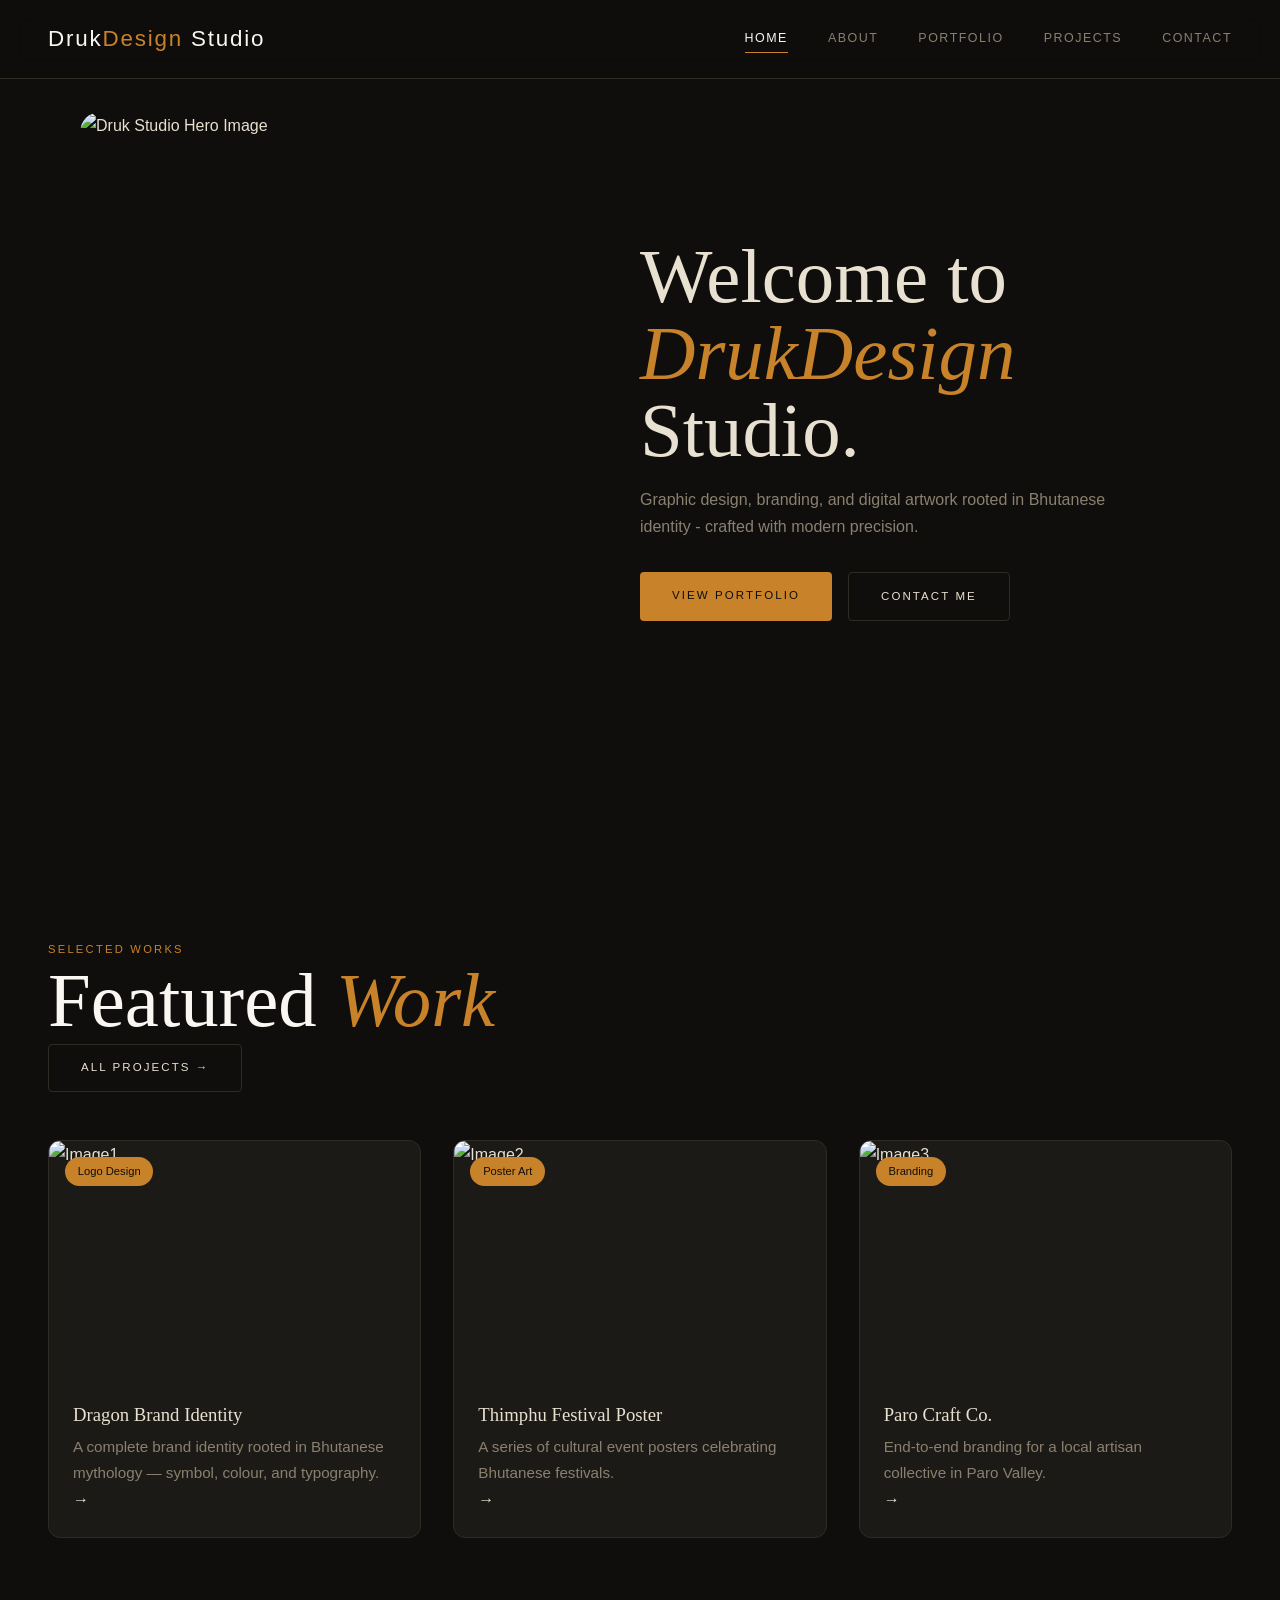
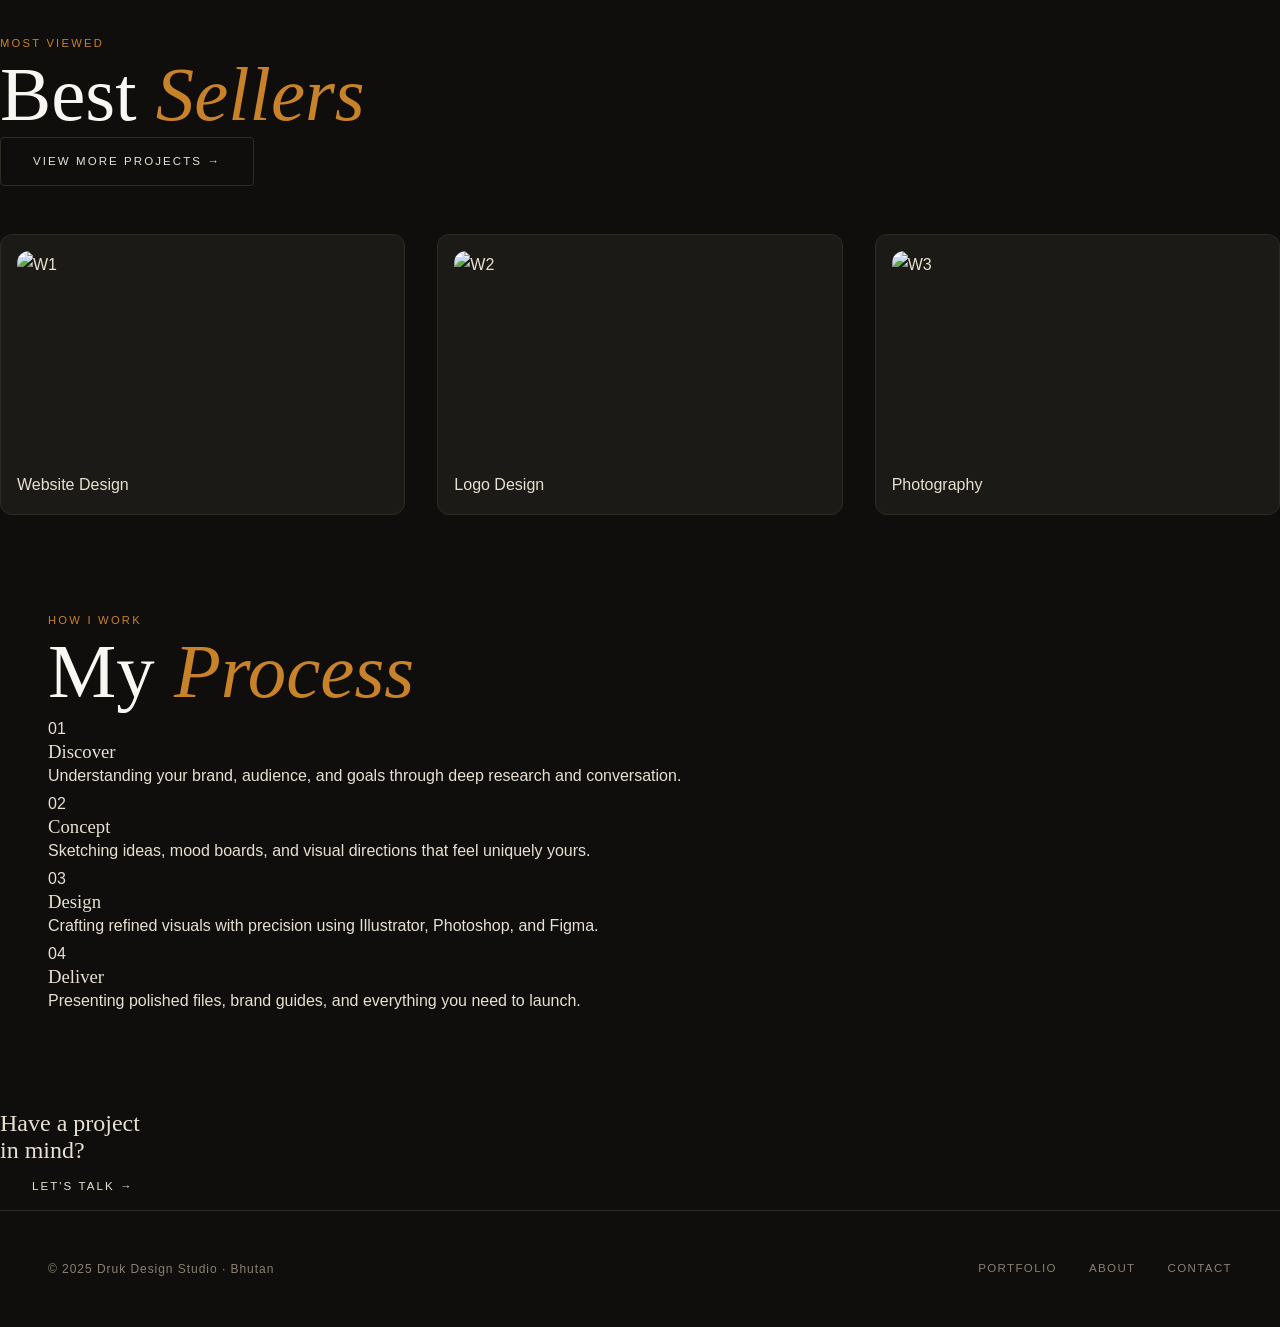
==== index.html @ 3f658a80 "Add files via upload" ====
<!DOCTYPE html>
<html lang="en">
<head>
  <meta charset="UTF-8" />
  <meta name="viewport" content="width=device-width, initial-scale=1.0" />
  <title>Druk Design Studio — Home</title>
  <link rel="stylesheet" href="styles.css" />

</head>
<body>

<!-- Navigation -->
<nav class="nav">
  <a href="index.html" class="nav__logo">Druk<span>Design</span> Studio</a>
  <div class="nav__links" id="navLinks">
    <a href="index.html" class="active">Home</a>
    <a href="about.html">About</a>
    <a href="portfolio.html">Portfolio</a>
    <a href="projects.html">Projects</a>
    <a href="contact.html">Contact</a>
  </div>
  <button class="nav__hamburger" id="hamburger" aria-label="Menu">
    <span></span><span></span><span></span>
  </button>
</nav>

<!--Hero-->
<section class="hero">
  <div class="hero__image-frame">
    <img src="./images/index.png" alt="Druk Studio Hero Image" class="hero-image">
  </div>

  <div class="hero__content fade-in">
    <h1 class="hero__heading">
      Welcome to<br><em>DrukDesign</em><br>Studio.
    </h1>
    <p class="hero__sub">
      Graphic design, branding, and digital artwork rooted in Bhutanese identity - crafted with modern precision.
    </p>
    <div class="hero__cta">
      <a href="portfolio.html" class="btn btn-primary">View Portfolio</a>
      <a href="contact.html" class="btn btn-outline">Contact Me</a>
    </div>
  </div>

  <div class="hero__scroll">
    <div class="hero__scroll-line"></div>
  </div>
</section>

<!-- ── Featured Works -->
<section class="featured section">
  <div class="featured__header fade-in">
    <div>
      <p class="eyebrow">Selected Works</p>
      <h2 class="section-title">Featured <em>Work</em></h2>
    </div>
    <a href="projects.html" class="btn btn-outline">All Projects →</a>
  </div>

  <div class="works-flex">
    <div class="work-card fade-in">
      <div class="work-card__img">
        <img src="./images/Featured Image 1.png" alt="Image1">
        <span class="work-card__tag">Logo Design</span>
      </div>
      <div class="work-card__body">
        <div>
          <h3 class="work-card__title">Dragon Brand Identity</h3>
          <p class="work-card__desc">A complete brand identity rooted in Bhutanese mythology — symbol, colour, and typography.</p>
        </div>
        <span class="work-card__arrow">→</span>
      </div>
    </div>

    <div class="work-card fade-in" style="transition-delay:0.1s">
      <div class="work-card__img">
        <img src="./images/Featured Image 2.png" alt="Image2">
        <span class="work-card__tag">Poster Art</span>
      </div>
      <div class="work-card__body">
        <div>
          <h3 class="work-card__title">Thimphu Festival Poster</h3>
          <p class="work-card__desc">A series of cultural event posters celebrating Bhutanese festivals.</p>
        </div>
        <span class="work-card__arrow">→</span>
      </div>
    </div>

    <div class="work-card fade-in" style="transition-delay:0.2s">
      <div class="work-card__img">
        <img src="./images/Featured Image 3.png" alt="Image3">
        <span class="work-card__tag">Branding</span>
      </div>
      <div class="work-card__body">
        <div>
          <h3 class="work-card__title">Paro Craft Co.</h3>
          <p class="work-card__desc">End-to-end branding for a local artisan collective in Paro Valley.</p>
        </div>
        <span class="work-card__arrow">→</span>
      </div>
    </div>
  </div>
</section>

<!-- Best Sellers  -->
<section class="best-sellers">
  <div class="best-sellers__header fade-in">
    <div>
      <p class="eyebrow">Most Viewed</p>
      <h2 class="section-title">Best <em>Sellers</em></h2>
    </div>
    <a href="portfolio.html" class="btn btn-outline">View More Projects →</a>
  </div>

  <div class="sellers-row">
    <div class="seller-card fade-in">
      <img src="./images/Work 1.png" alt="W1">
      <div class="seller-card__body">
        <p class="seller-card__title">Website Design</p>
      </div>
    </div>
    <div class="seller-card fade-in" style="transition-delay:0.05s">
      <img src="./images/Work 2.png" alt="W2">
      <div class="seller-card__body">
        <p class="seller-card__title">Logo Design</p>
      </div>
    </div>
    <div class="seller-card fade-in" style="transition-delay:0.1s">
      <img src="./images/Work 3.png" alt="W3">
      <div class="seller-card__body">
        <p class="seller-card__title">Photography</p>
      </div>
    </div>
  </div>
</section>

<!-- Process  -->
<section class="process section fade-in">
  <p class="eyebrow">How I Work</p>
  <h2 class="section-title">My <em>Process</em></h2>
  <div class="process__steps">
    <div class="process__step">
      <div class="process__num">01</div>
      <h3 class="process__title">Discover</h3>
      <p class="process__desc">Understanding your brand, audience, and goals through deep research and conversation.</p>
    </div>
    <div class="process__step">
      <div class="process__num">02</div>
      <h3 class="process__title">Concept</h3>
      <p class="process__desc">Sketching ideas, mood boards, and visual directions that feel uniquely yours.</p>
    </div>
    <div class="process__step">
      <div class="process__num">03</div>
      <h3 class="process__title">Design</h3>
      <p class="process__desc">Crafting refined visuals with precision using Illustrator, Photoshop, and Figma.</p>
    </div>
    <div class="process__step">
      <div class="process__num">04</div>
      <h3 class="process__title">Deliver</h3>
      <p class="process__desc">Presenting polished files, brand guides, and everything you need to launch.</p>
    </div>
  </div>
</section>

<!-- CTA Banner  -->
<div class="cta-banner fade-in">
  <h2>Have a project<br>in mind?</h2>
  <a href="contact.html" class="btn btn-light">Let's Talk →</a>
</div>

<!--Footer-->
<footer>
  <p>© 2025 Druk Design Studio · Bhutan</p>
  <div class="footer__links">
    <a href="portfolio.html">Portfolio</a>
    <a href="about.html">About</a>
    <a href="contact.html">Contact</a>
  </div>
</footer>

<script>
  // Hamburger toggle
  document.getElementById('hamburger').addEventListener('click', () => {
    document.getElementById('navLinks').classList.toggle('open');
  });

  // Scroll fade-in observer
  const observer = new IntersectionObserver(entries => {
    entries.forEach(e => { if (e.isIntersecting) e.target.classList.add('visible'); });
  }, { threshold: 0.1 });

  document.querySelectorAll('.fade-in').forEach(el => observer.observe(el));
</script>
</body>
</html>
---- styles.css ----
/*CSS Variables */
:root {
  --bg:           #0f0e0c;
  --bg-alt:       #181612;
  --bg-card:      #1c1a16;
  --border:       #2e2b24;
  --accent:       #c8822a;      /* saffron */
  --accent-deep:  #9e3b1e;      /* crimson */
  --text:         #e8e0d0;
  --text-muted:   #8a8070;
  --text-dim:     #4a4540;
  --white:        #faf7f2;
  --font-display: Georgia, serif;
  --font-body:    sans-serif;
  --font-stamp:    sans-serif;
  --radius:       4px;
  --transition:   0.35s cubic-bezier(0.4, 0, 0.2, 1);
}

/*Reset & Base */
*, *::before, *::after { box-sizing: border-box; margin: 0; padding: 0; }

html { scroll-behavior: smooth; font-size: 16px; }

body {
  background: var(--bg);
  color: var(--text);
  font-family: var(--font-body);
  font-weight: 300;
  line-height: 1.7;
  -webkit-font-smoothing: antialiased;
}

img { display: block; width: 100%; object-fit: cover; }
a  { color: inherit; text-decoration: none; }
ul { list-style: none; }

/*Typography */
h1, h2, h3, h4 {
  font-family: var(--font-display);
  font-weight: 300;
  line-height: 1.1;
}

.stamp {
  font-family: var(--font-stamp);
  letter-spacing: 0.1em;
}

.eyebrow {
  font-size: 0.7rem;
  font-weight: 500;
  letter-spacing: 0.2em;
  text-transform: uppercase;
  color: var(--accent);
}

.section-title {
  font-size: clamp(2.5rem, 6vw, 5rem);
  color: var(--white);
}

.section-title em {
  font-style: italic;
  color: var(--accent);
}

/* Nav  */
.nav {
  position: fixed;
  top: 0; left: 0; right: 0;
  z-index: 100;
  display: flex;
  align-items: center;
  justify-content: space-between;
  padding: 1.25rem 3rem;
  background: rgba(15, 14, 12, 0.85);
  backdrop-filter: blur(12px);
  border-bottom: 1px solid var(--border);
}

.nav__logo {
  font-family: var(--font-stamp);
  font-size: 1.4rem;
  letter-spacing: 0.08em;
  color: var(--white);
}

.nav__logo span { color: var(--accent); }

.nav__links {
  display: flex;
  gap: 2.5rem;
  align-items: center;
}

.nav__links a {
  font-size: 0.78rem;
  font-weight: 400;
  letter-spacing: 0.12em;
  text-transform: uppercase;
  color: var(--text-muted);
  transition: color var(--transition);
  position: relative;
}

.nav__links a::after {
  content: '';
  position: absolute;
  bottom: -3px; left: 0; right: 0;
  height: 1px;
  background: var(--accent);
  transform: scaleX(0);
  transform-origin: left;
  transition: transform var(--transition);
}

.nav__links a:hover,
.nav__links a.active { color: var(--white); }
.nav__links a:hover::after,
.nav__links a.active::after { transform: scaleX(1); }

.nav__hamburger {
  display: none;
  flex-direction: column;
  gap: 5px;
  cursor: pointer;
  background: none;
  border: none;
  padding: 4px;
}

.nav__hamburger span {
  display: block;
  width: 24px; height: 1px;
  background: var(--text);
  transition: var(--transition);
}

/*Buttons */
.btn {
  display: inline-block;
  padding: 0.85rem 2rem;
  font-family: var(--font-body);
  font-size: 0.72rem;
  font-weight: 500;
  letter-spacing: 0.18em;
  text-transform: uppercase;
  border-radius: var(--radius);
  transition: var(--transition);
  cursor: pointer;
  border: none;
}

.btn-primary {
  background: var(--accent);
  color: var(--bg);
}

.btn-primary:hover {
  background: #dfa040;
  transform: translateY(-2px);
  box-shadow: 0 8px 30px rgba(200, 130, 42, 0.25);
}

.btn-outline {
  background: transparent;
  color: var(--text);
  border: 1px solid var(--border);
}

.btn-outline:hover {
  border-color: var(--accent);
  color: var(--accent);
  transform: translateY(-2px);
}

/*Divider*/
.divider {
  width: 40px; height: 1px;
  background: var(--accent);
  margin: 1.5rem 0;
}

/*Page wrapper  */
.page-wrapper {
  padding-top: 75px; /* nav height */
}

/*Section spacing*/
.section {
  padding: 6rem 3rem;
}

.section--dark { background: var(--bg-alt); }

/*Footer*/
footer {
  background: var(--bg);
  border-top: 1px solid var(--border);
  padding: 3rem;
  display: flex;
  align-items: center;
  justify-content: space-between;
  flex-wrap: wrap;
  gap: 1rem;
}

footer p {
  font-size: 0.75rem;
  color: var(--text-muted);
  letter-spacing: 0.08em;
}

.footer__links {
  display: flex;
  gap: 2rem;
}

.footer__links a {
  font-size: 0.72rem;
  letter-spacing: 0.12em;
  text-transform: uppercase;
  color: var(--text-muted);
  transition: color var(--transition);
}

.footer__links a:hover { color: var(--accent); }

/* Scroll fade-in animation */
.fade-in {
  opacity: 0;
  transform: translateY(28px);
  transition: opacity 0.7s ease, transform 0.7s ease;
}

.fade-in.visible {
  opacity: 1;
  transform: translateY(0);
}

/* ABOUT PAGE IMAGE FIX*/

.about-grid__image {
  width: 100%;
  display: flex;
  justify-content: center;
  align-items: center;
}

.about-profile-img {
  width: 100%;
  max-width: 420px;
  height: 500px;
  object-fit: cover;
  border-radius: 12px;
  border: 1px solid var(--border);
  box-shadow: 0 10px 30px rgba(0,0,0,0.4);
}

/* MOBILE RESPONSIVE */
@media (max-width: 768px) {
  .about-profile-img {
    height: auto;
    max-width: 100%;
  }
}
/* FEATURED WORKS */
.works-flex {
  display: flex;
  gap: 2rem;
  margin-top: 3rem;
}
.work-card {
  flex: 1;
  background: var(--bg-card);
  border: 1px solid var(--border);
  border-radius: 12px;
  overflow: hidden;
  transition: var(--transition);
}
.work-card:hover {
  transform: translateY(-5px);
}
.work-card__img {
  width: 100%;
  height: 240px;
  overflow: hidden;
  position: relative;
}
.work-card__img img {
  width: 100%;
  height: 100%;
  object-fit: cover;
  display: block;
}
.work-card__tag {
  position: absolute;
  top: 1rem;
  left: 1rem;
  background: var(--accent);
  color: var(--bg);
  padding: 0.3rem 0.8rem;
  font-size: 0.7rem;
  border-radius: 20px;
}
.work-card__body {
  padding: 1.5rem;
}
.work-card__title {
  margin-bottom: 0.5rem;
}
.work-card__desc {
  color: var(--text-muted);
  font-size: 0.95rem;
}
/* MOBILE */
@media (max-width: 768px) {
  .works-flex {
    flex-direction: column;
  }
  .work-card__img {
    height: 220px;
  }
}

/* BEST SELLER IMAGES */
.seller-card img {
  width: 100%;
  height: 220px;
  object-fit: cover;
  border-radius: 12px;
}
.seller-card {
  flex: 1;
  background: var(--bg-card);
  border: 1px solid var(--border);
  padding: 1rem;
  border-radius: 12px;
}
.sellers-row {
  display: flex;
  gap: 2rem;
  margin-top: 3rem;
}
/* MOBILE RESPONSIVE */
@media (max-width: 768px) {
  .sellers-row {
    flex-direction: column;
  }
  .work-card__img {
    height: 220px;
  }
  .seller-card img {
    height: 200px;
  }
}

/* HERO */
.hero {
  display: flex;
  align-items: center;
  justify-content: space-between;
  gap: 4rem;
  padding: 7rem 5rem;
}
.hero__image-frame {
  flex: 1;
  max-width: 500px;
  overflow: hidden;
  border-radius: 20px;
}
.hero-image {
  width: 100%;
  aspect-ratio: 4 / 5;
  height: auto;
  object-fit: cover;
  border-radius: 20px;
  /* display: block; */
}
.hero__content {
  flex: 1;
}
.hero__heading {
  font-size: clamp(3rem, 6vw, 5rem);
  line-height: 1;
  margin: 1rem 0;
}
.hero__heading em {
  color: var(--accent);
  font-style: italic;
}
.hero__sub {
  color: var(--text-muted);
  max-width: 500px;
  margin-bottom: 2rem;
}
.hero__cta {
  display: flex;
  gap: 1rem;
  margin-top: 2rem;
}
/* MOBILE RESPONSIVE*/
@media (max-width: 768px) {
  .hero {
    flex-direction: column;
    padding: 5rem 1.5rem;
    text-align: center;
  }
  .hero__image-frame {
    max-width: 100%;
  }
  .hero-image {
    height: 400px;
  }
  .hero__cta {
    justify-content: center;
    flex-wrap: wrap;
  }
}

/* Responsive Nav  */
@media (max-width: 768px) {
  .nav { padding: 1rem 1.5rem; }
  .nav__hamburger { 
    display: flex; 
    position: relative; 
    z-index: 201;}

  .nav__links {
    display: none;
    position: fixed;
    top: 0; left: 0; right: 0; bottom: 0;
    background: var(--bg);
    flex-direction: column;
    justify-content: center;
    gap: 2rem;
    z-index: 200;
  }

  .nav__links.open { display: flex; }
  .nav__links a { font-size: 1.4rem; letter-spacing: 0.1em; }

  .section { padding: 4rem 1.5rem; }
  footer { flex-direction: column; text-align: center; }
  .footer__links { justify-content: center; }
}

/* PROJECTS PAGE */
.projects-section {
  padding: 6rem 3rem;
}
.projects-container {
  display: flex;
  gap: 2rem;
  margin-top: 3rem;
}
.project-card {
  background: var(--bg-card);
  border: 1px solid var(--border);
  padding: 1.5rem;
  flex: 1;
}
/* MEDIA QUERY PAGE RESPONSIVENESS */
@media (max-width: 768px) {

  .projects-container {
    flex-direction: column;
  }
}

/*CONTACT PAGE*/

.contact-section {
  padding: 6rem 3rem;
}

.contact-wrapper {
  display: flex;
  gap: 4rem;
  margin-top: 3rem;
}

.contact-info {
  flex: 1;
}

.contact-form {
  flex: 2;
  display: flex;
  flex-direction: column;
  gap: 1rem;
}

.contact-form input,
.contact-form textarea {
  background: var(--bg-card);
  border: 1px solid var(--border);
  padding: 1rem;
  color: white;
  font-family: var(--font-body);
}

.contact-form button {
  width: fit-content;
}

/* CONTACT RESPONSIVE */
@media (max-width: 768px) {

  .contact-wrapper {
    flex-direction: column;
  }

}
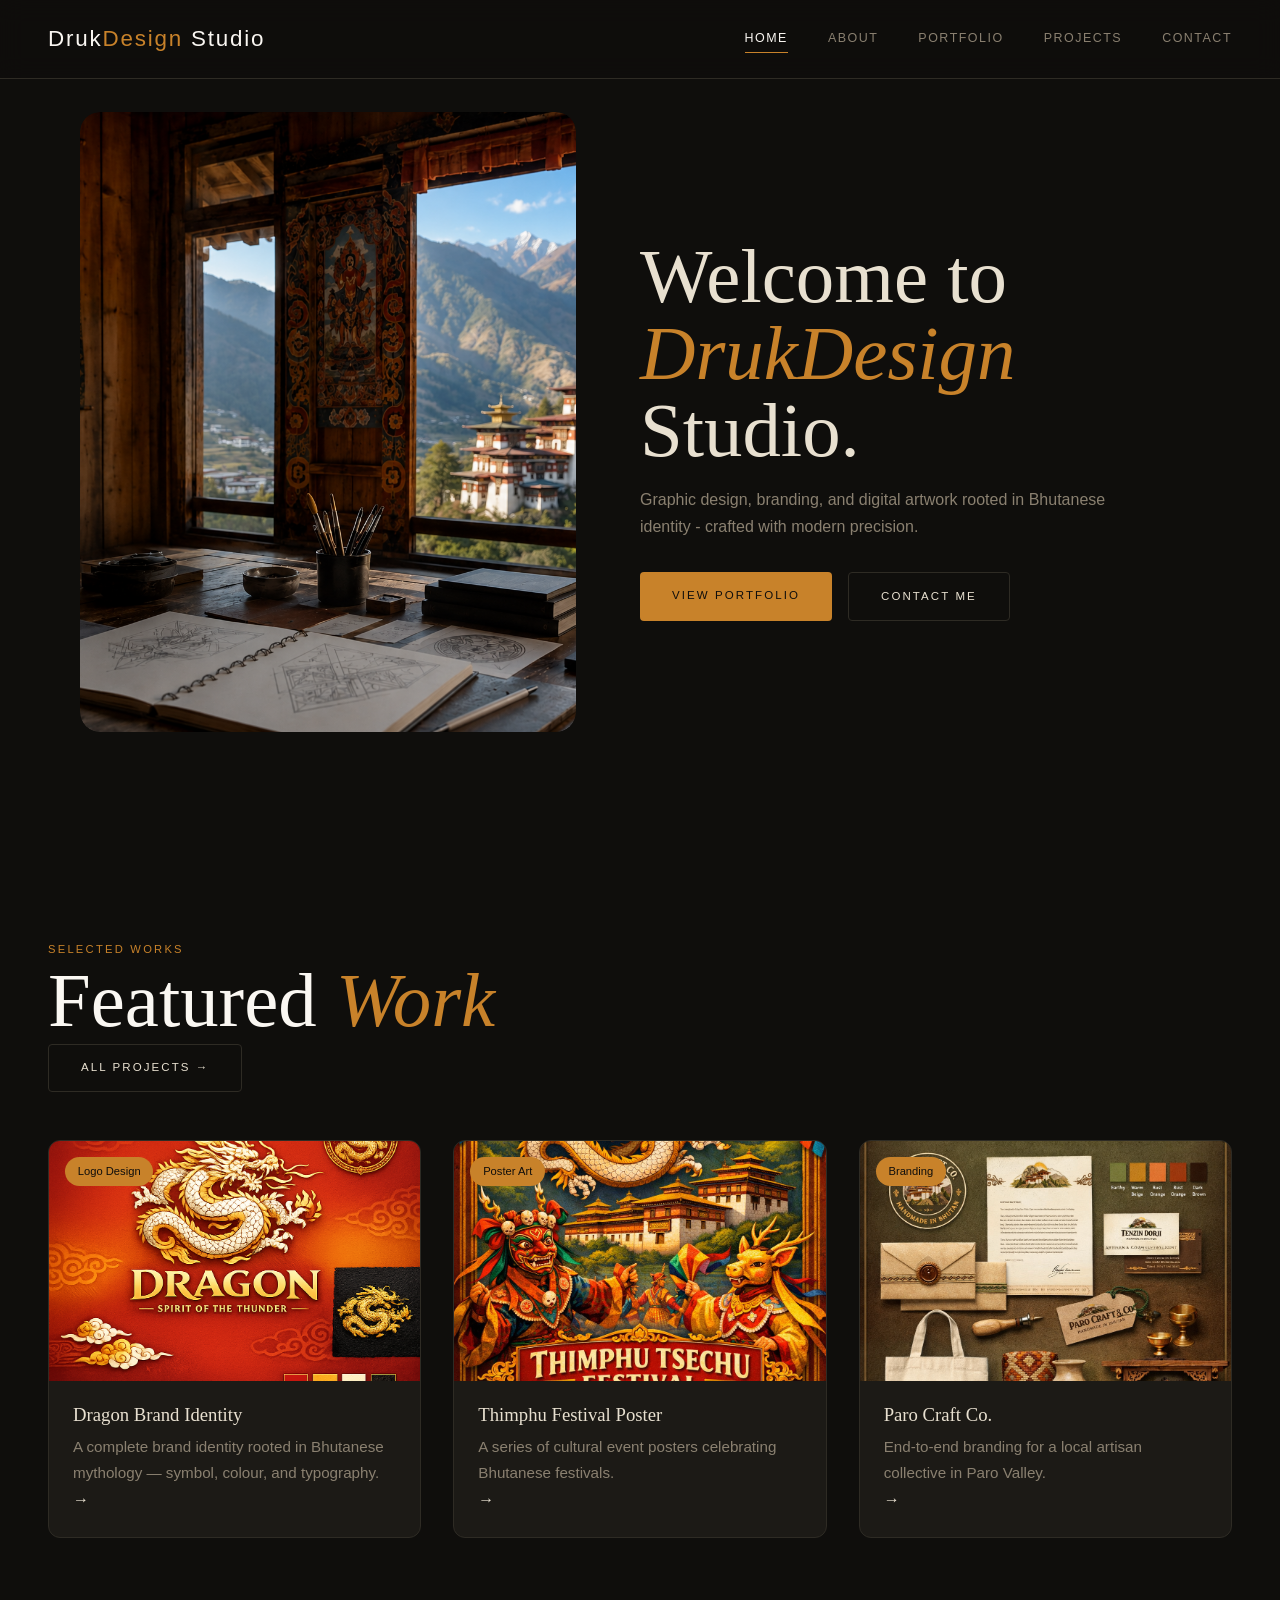
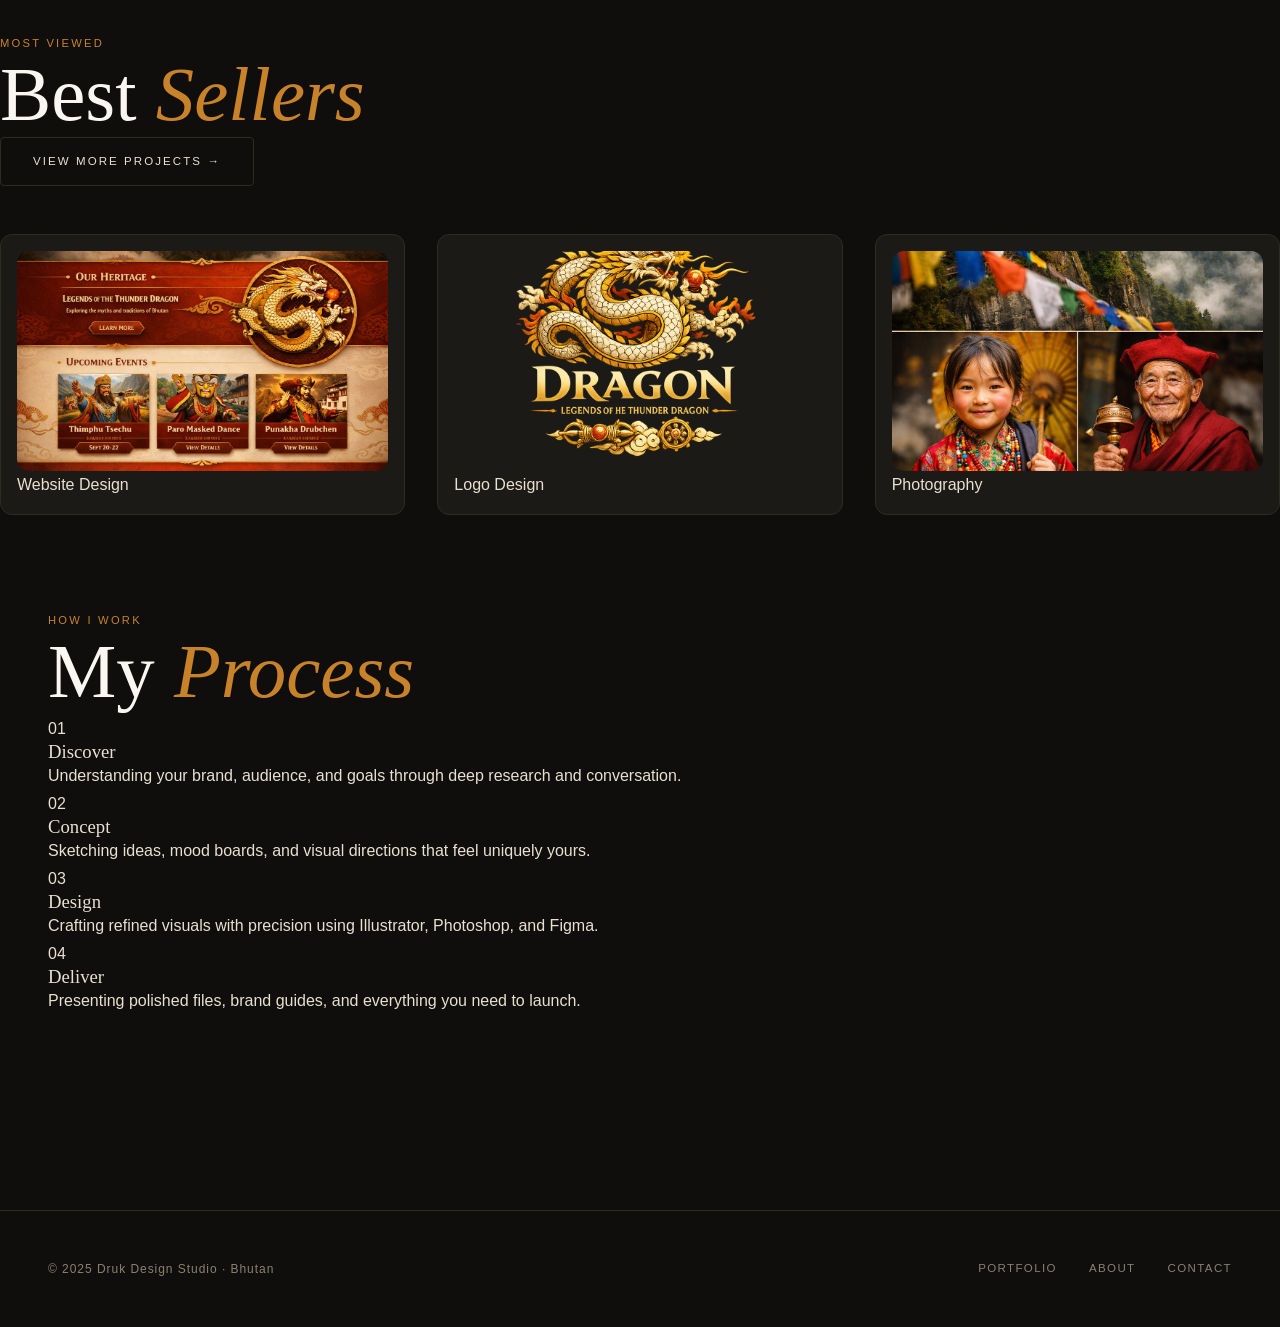
==== commit 013125c5: "index.html" ====
--- a/index.html
+++ b/index.html
@@ -27,7 +27,7 @@
 <!--Hero-->
 <section class="hero">
   <div class="hero__image-frame">
-    <img src="./images/index.png" alt="Druk Studio Hero Image" class="hero-image">
+    <img src="index.png" alt="Druk Studio Hero Image" class="hero-image">
   </div>
 
   <div class="hero__content fade-in">
@@ -61,7 +61,7 @@
   <div class="works-flex">
     <div class="work-card fade-in">
       <div class="work-card__img">
-        <img src="./images/Featured Image 1.png" alt="Image1">
+        <img src="Featured Image 1.png" alt="Image1">
         <span class="work-card__tag">Logo Design</span>
       </div>
       <div class="work-card__body">
@@ -75,7 +75,7 @@
 
     <div class="work-card fade-in" style="transition-delay:0.1s">
       <div class="work-card__img">
-        <img src="./images/Featured Image 2.png" alt="Image2">
+        <img src="Featured Image 2.png" alt="Image2">
         <span class="work-card__tag">Poster Art</span>
       </div>
       <div class="work-card__body">
@@ -89,7 +89,7 @@
 
     <div class="work-card fade-in" style="transition-delay:0.2s">
       <div class="work-card__img">
-        <img src="./images/Featured Image 3.png" alt="Image3">
+        <img src="Featured Image 3.png" alt="Image3">
         <span class="work-card__tag">Branding</span>
       </div>
       <div class="work-card__body">
@@ -115,19 +115,19 @@
 
   <div class="sellers-row">
     <div class="seller-card fade-in">
-      <img src="./images/Work 1.png" alt="W1">
+      <img src="Work 1.png" alt="W1">
       <div class="seller-card__body">
         <p class="seller-card__title">Website Design</p>
       </div>
     </div>
     <div class="seller-card fade-in" style="transition-delay:0.05s">
-      <img src="./images/Work 2.png" alt="W2">
+      <img src="Work 2.png" alt="W2">
       <div class="seller-card__body">
         <p class="seller-card__title">Logo Design</p>
       </div>
     </div>
     <div class="seller-card fade-in" style="transition-delay:0.1s">
-      <img src="./images/Work 3.png" alt="W3">
+      <img src="Work 3.png" alt="W3">
       <div class="seller-card__body">
         <p class="seller-card__title">Photography</p>
       </div>
@@ -193,4 +193,4 @@
   document.querySelectorAll('.fade-in').forEach(el => observer.observe(el));
 </script>
 </body>
-</html>+</html>
